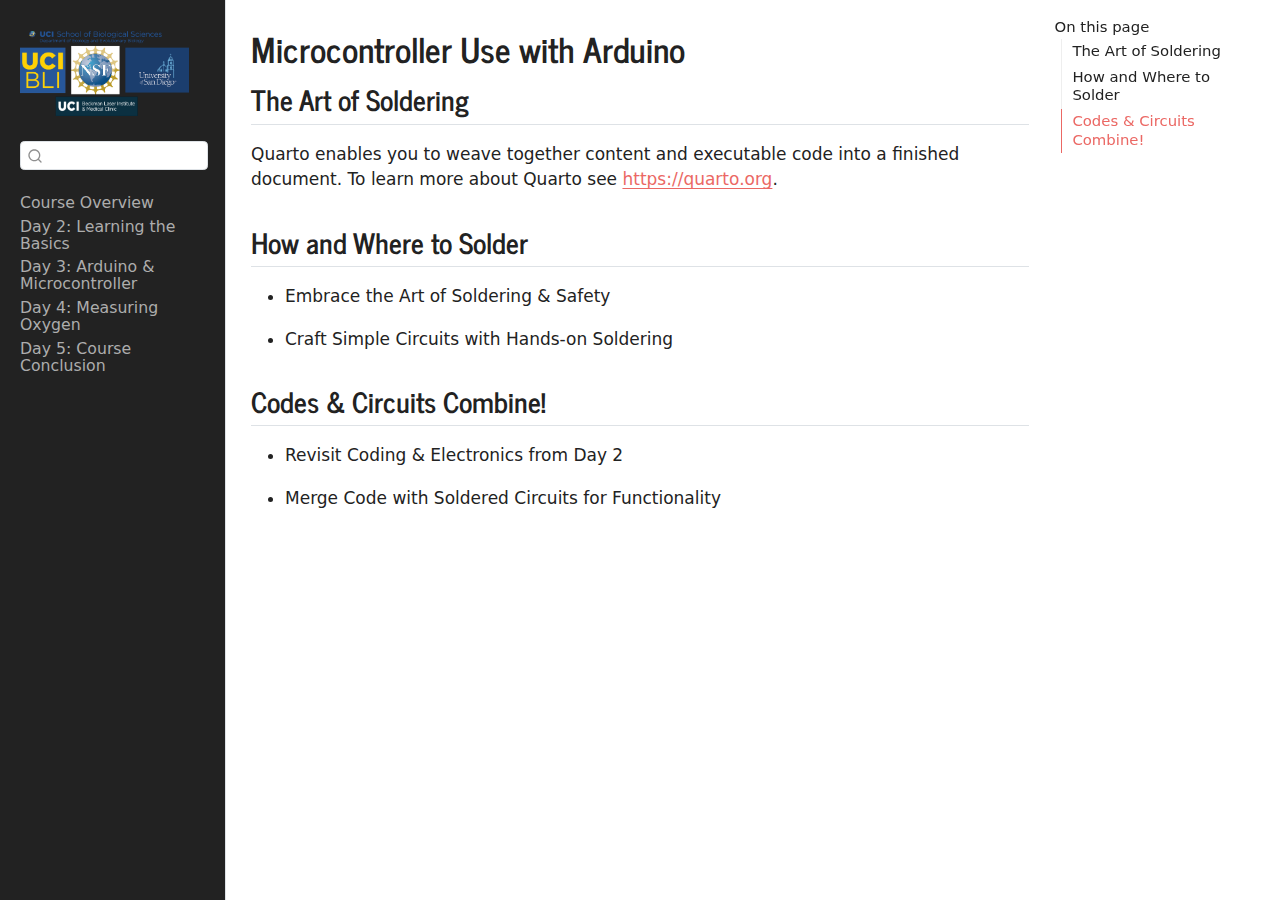
==== docs/Arduino.html @ 66c5e654 "Update content" ====
<!DOCTYPE html>
<html xmlns="http://www.w3.org/1999/xhtml" lang="en" xml:lang="en"><head>

<meta charset="utf-8">
<meta name="generator" content="quarto-1.4.549">

<meta name="viewport" content="width=device-width, initial-scale=1.0, user-scalable=yes">


<title>STEM Summer Course: Bioengineering &amp; Instrument Development - Microcontroller Use with Arduino</title>
<style>
code{white-space: pre-wrap;}
span.smallcaps{font-variant: small-caps;}
div.columns{display: flex; gap: min(4vw, 1.5em);}
div.column{flex: auto; overflow-x: auto;}
div.hanging-indent{margin-left: 1.5em; text-indent: -1.5em;}
ul.task-list{list-style: none;}
ul.task-list li input[type="checkbox"] {
  width: 0.8em;
  margin: 0 0.8em 0.2em -1em; /* quarto-specific, see https://github.com/quarto-dev/quarto-cli/issues/4556 */ 
  vertical-align: middle;
}
</style>


<script src="site_libs/quarto-nav/quarto-nav.js"></script>
<script src="site_libs/quarto-nav/headroom.min.js"></script>
<script src="site_libs/clipboard/clipboard.min.js"></script>
<script src="site_libs/quarto-search/autocomplete.umd.js"></script>
<script src="site_libs/quarto-search/fuse.min.js"></script>
<script src="site_libs/quarto-search/quarto-search.js"></script>
<meta name="quarto:offset" content="./">
<script src="site_libs/quarto-html/quarto.js"></script>
<script src="site_libs/quarto-html/popper.min.js"></script>
<script src="site_libs/quarto-html/tippy.umd.min.js"></script>
<script src="site_libs/quarto-html/anchor.min.js"></script>
<link href="site_libs/quarto-html/tippy.css" rel="stylesheet">
<link href="site_libs/quarto-html/quarto-syntax-highlighting.css" rel="stylesheet" id="quarto-text-highlighting-styles">
<script src="site_libs/bootstrap/bootstrap.min.js"></script>
<link href="site_libs/bootstrap/bootstrap-icons.css" rel="stylesheet">
<link href="site_libs/bootstrap/bootstrap.min.css" rel="stylesheet" id="quarto-bootstrap" data-mode="light">
<script id="quarto-search-options" type="application/json">{
  "location": "sidebar",
  "copy-button": false,
  "collapse-after": 3,
  "panel-placement": "start",
  "type": "textbox",
  "limit": 50,
  "keyboard-shortcut": [
    "f",
    "/",
    "s"
  ],
  "show-item-context": false,
  "language": {
    "search-no-results-text": "No results",
    "search-matching-documents-text": "matching documents",
    "search-copy-link-title": "Copy link to search",
    "search-hide-matches-text": "Hide additional matches",
    "search-more-match-text": "more match in this document",
    "search-more-matches-text": "more matches in this document",
    "search-clear-button-title": "Clear",
    "search-text-placeholder": "",
    "search-detached-cancel-button-title": "Cancel",
    "search-submit-button-title": "Submit",
    "search-label": "Search"
  }
}</script>


<link rel="stylesheet" href="styles.css">
</head>

<body class="nav-sidebar docked">

<div id="quarto-search-results"></div>
  <header id="quarto-header" class="headroom fixed-top">
  <nav class="quarto-secondary-nav">
    <div class="container-fluid d-flex">
      <button type="button" class="quarto-btn-toggle btn" data-bs-toggle="collapse" data-bs-target=".quarto-sidebar-collapse-item" aria-controls="quarto-sidebar" aria-expanded="false" aria-label="Toggle sidebar navigation" onclick="if (window.quartoToggleHeadroom) { window.quartoToggleHeadroom(); }">
        <i class="bi bi-layout-text-sidebar-reverse"></i>
      </button>
        <nav class="quarto-page-breadcrumbs" aria-label="breadcrumb"><ol class="breadcrumb"><li class="breadcrumb-item">Microcontroller Use with Arduino</li></ol></nav>
        <a class="flex-grow-1" role="button" data-bs-toggle="collapse" data-bs-target=".quarto-sidebar-collapse-item" aria-controls="quarto-sidebar" aria-expanded="false" aria-label="Toggle sidebar navigation" onclick="if (window.quartoToggleHeadroom) { window.quartoToggleHeadroom(); }">      
        </a>
      <button type="button" class="btn quarto-search-button" aria-label="" onclick="window.quartoOpenSearch();">
        <i class="bi bi-search"></i>
      </button>
    </div>
  </nav>
</header>
<!-- content -->
<div id="quarto-content" class="quarto-container page-columns page-rows-contents page-layout-article">
<!-- sidebar -->
  <nav id="quarto-sidebar" class="sidebar collapse collapse-horizontal quarto-sidebar-collapse-item sidebar-navigation docked overflow-auto">
    <div class="pt-lg-2 mt-2 text-left sidebar-header">
      <a href="./index.html" class="sidebar-logo-link">
      <img src="./images/All_Logos.png" alt="" class="sidebar-logo py-0 d-lg-inline d-none">
      </a>
      </div>
        <div class="mt-2 flex-shrink-0 align-items-center">
        <div class="sidebar-search">
        <div id="quarto-search" class="" title="Search"></div>
        </div>
        </div>
    <div class="sidebar-menu-container"> 
    <ul class="list-unstyled mt-1">
        <li class="sidebar-item">
  <div class="sidebar-item-container"> 
  <a href="./Bioengineering_Course.html" class="sidebar-item-text sidebar-link">
 <span class="menu-text">Course Overview</span></a>
  </div>
</li>
        <li class="sidebar-item">
  <div class="sidebar-item-container"> 
  <a href="./Fundamentals.html" class="sidebar-item-text sidebar-link">
 <span class="menu-text">Day 2: Learning the Basics</span></a>
  </div>
</li>
        <li class="sidebar-item">
  <div class="sidebar-item-container"> 
  <a href="./Soldering.qmd" class="sidebar-item-text sidebar-link">
 <span class="menu-text">Day 3: Arduino &amp; Microcontroller</span></a>
  </div>
</li>
        <li class="sidebar-item">
  <div class="sidebar-item-container"> 
  <a href="./Measuring_Oxygen.html" class="sidebar-item-text sidebar-link">
 <span class="menu-text">Day 4: Measuring Oxygen</span></a>
  </div>
</li>
        <li class="sidebar-item">
  <div class="sidebar-item-container"> 
  <a href="./Conclusion.html" class="sidebar-item-text sidebar-link">
 <span class="menu-text">Day 5: Course Conclusion</span></a>
  </div>
</li>
    </ul>
    </div>
</nav>
<div id="quarto-sidebar-glass" class="quarto-sidebar-collapse-item" data-bs-toggle="collapse" data-bs-target=".quarto-sidebar-collapse-item"></div>
<!-- margin-sidebar -->
    <div id="quarto-margin-sidebar" class="sidebar margin-sidebar">
        <nav id="TOC" role="doc-toc" class="toc-active">
    <h2 id="toc-title">On this page</h2>
   
  <ul>
  <li><a href="#the-art-of-soldering" id="toc-the-art-of-soldering" class="nav-link active" data-scroll-target="#the-art-of-soldering">The Art of Soldering</a></li>
  <li><a href="#how-and-where-to-solder" id="toc-how-and-where-to-solder" class="nav-link" data-scroll-target="#how-and-where-to-solder">How and Where to Solder</a></li>
  <li><a href="#codes-circuits-combine" id="toc-codes-circuits-combine" class="nav-link" data-scroll-target="#codes-circuits-combine">Codes &amp; Circuits Combine!</a></li>
  </ul>
</nav>
    </div>
<!-- main -->
<main class="content" id="quarto-document-content">

<header id="title-block-header" class="quarto-title-block default">
<div class="quarto-title">
<h1 class="title">Microcontroller Use with Arduino</h1>
</div>



<div class="quarto-title-meta">

    
  
    
  </div>
  


</header>


<section id="the-art-of-soldering" class="level2">
<h2 class="anchored" data-anchor-id="the-art-of-soldering">The Art of Soldering</h2>
<p>Quarto enables you to weave together content and executable code into a finished document. To learn more about Quarto see <a href="https://quarto.org" class="uri">https://quarto.org</a>.</p>
</section>
<section id="how-and-where-to-solder" class="level2">
<h2 class="anchored" data-anchor-id="how-and-where-to-solder">How and Where to Solder</h2>
<ul>
<li><p>Embrace the Art of Soldering &amp; Safety</p></li>
<li><p>Craft Simple Circuits with Hands-on Soldering</p></li>
</ul>
</section>
<section id="codes-circuits-combine" class="level2">
<h2 class="anchored" data-anchor-id="codes-circuits-combine">Codes &amp; Circuits Combine!</h2>
<ul>
<li><p>Revisit Coding &amp; Electronics from Day 2</p></li>
<li><p>Merge Code with Soldered Circuits for Functionality</p></li>
</ul>


</section>

</main> <!-- /main -->
<script id="quarto-html-after-body" type="application/javascript">
window.document.addEventListener("DOMContentLoaded", function (event) {
  const toggleBodyColorMode = (bsSheetEl) => {
    const mode = bsSheetEl.getAttribute("data-mode");
    const bodyEl = window.document.querySelector("body");
    if (mode === "dark") {
      bodyEl.classList.add("quarto-dark");
      bodyEl.classList.remove("quarto-light");
    } else {
      bodyEl.classList.add("quarto-light");
      bodyEl.classList.remove("quarto-dark");
    }
  }
  const toggleBodyColorPrimary = () => {
    const bsSheetEl = window.document.querySelector("link#quarto-bootstrap");
    if (bsSheetEl) {
      toggleBodyColorMode(bsSheetEl);
    }
  }
  toggleBodyColorPrimary();  
  const icon = "";
  const anchorJS = new window.AnchorJS();
  anchorJS.options = {
    placement: 'right',
    icon: icon
  };
  anchorJS.add('.anchored');
  const isCodeAnnotation = (el) => {
    for (const clz of el.classList) {
      if (clz.startsWith('code-annotation-')) {                     
        return true;
      }
    }
    return false;
  }
  const clipboard = new window.ClipboardJS('.code-copy-button', {
    text: function(trigger) {
      const codeEl = trigger.previousElementSibling.cloneNode(true);
      for (const childEl of codeEl.children) {
        if (isCodeAnnotation(childEl)) {
          childEl.remove();
        }
      }
      return codeEl.innerText;
    }
  });
  clipboard.on('success', function(e) {
    // button target
    const button = e.trigger;
    // don't keep focus
    button.blur();
    // flash "checked"
    button.classList.add('code-copy-button-checked');
    var currentTitle = button.getAttribute("title");
    button.setAttribute("title", "Copied!");
    let tooltip;
    if (window.bootstrap) {
      button.setAttribute("data-bs-toggle", "tooltip");
      button.setAttribute("data-bs-placement", "left");
      button.setAttribute("data-bs-title", "Copied!");
      tooltip = new bootstrap.Tooltip(button, 
        { trigger: "manual", 
          customClass: "code-copy-button-tooltip",
          offset: [0, -8]});
      tooltip.show();    
    }
    setTimeout(function() {
      if (tooltip) {
        tooltip.hide();
        button.removeAttribute("data-bs-title");
        button.removeAttribute("data-bs-toggle");
        button.removeAttribute("data-bs-placement");
      }
      button.setAttribute("title", currentTitle);
      button.classList.remove('code-copy-button-checked');
    }, 1000);
    // clear code selection
    e.clearSelection();
  });
  function tippyHover(el, contentFn, onTriggerFn, onUntriggerFn) {
    const config = {
      allowHTML: true,
      maxWidth: 500,
      delay: 100,
      arrow: false,
      appendTo: function(el) {
          return el.parentElement;
      },
      interactive: true,
      interactiveBorder: 10,
      theme: 'quarto',
      placement: 'bottom-start',
    };
    if (contentFn) {
      config.content = contentFn;
    }
    if (onTriggerFn) {
      config.onTrigger = onTriggerFn;
    }
    if (onUntriggerFn) {
      config.onUntrigger = onUntriggerFn;
    }
    window.tippy(el, config); 
  }
  const noterefs = window.document.querySelectorAll('a[role="doc-noteref"]');
  for (var i=0; i<noterefs.length; i++) {
    const ref = noterefs[i];
    tippyHover(ref, function() {
      // use id or data attribute instead here
      let href = ref.getAttribute('data-footnote-href') || ref.getAttribute('href');
      try { href = new URL(href).hash; } catch {}
      const id = href.replace(/^#\/?/, "");
      const note = window.document.getElementById(id);
      return note.innerHTML;
    });
  }
  const xrefs = window.document.querySelectorAll('a.quarto-xref');
  const processXRef = (id, note) => {
    // Strip column container classes
    const stripColumnClz = (el) => {
      el.classList.remove("page-full", "page-columns");
      if (el.children) {
        for (const child of el.children) {
          stripColumnClz(child);
        }
      }
    }
    stripColumnClz(note)
    if (id === null || id.startsWith('sec-')) {
      // Special case sections, only their first couple elements
      const container = document.createElement("div");
      if (note.children && note.children.length > 2) {
        container.appendChild(note.children[0].cloneNode(true));
        for (let i = 1; i < note.children.length; i++) {
          const child = note.children[i];
          if (child.tagName === "P" && child.innerText === "") {
            continue;
          } else {
            container.appendChild(child.cloneNode(true));
            break;
          }
        }
        if (window.Quarto?.typesetMath) {
          window.Quarto.typesetMath(container);
        }
        return container.innerHTML
      } else {
        if (window.Quarto?.typesetMath) {
          window.Quarto.typesetMath(note);
        }
        return note.innerHTML;
      }
    } else {
      // Remove any anchor links if they are present
      const anchorLink = note.querySelector('a.anchorjs-link');
      if (anchorLink) {
        anchorLink.remove();
      }
      if (window.Quarto?.typesetMath) {
        window.Quarto.typesetMath(note);
      }
      // TODO in 1.5, we should make sure this works without a callout special case
      if (note.classList.contains("callout")) {
        return note.outerHTML;
      } else {
        return note.innerHTML;
      }
    }
  }
  for (var i=0; i<xrefs.length; i++) {
    const xref = xrefs[i];
    tippyHover(xref, undefined, function(instance) {
      instance.disable();
      let url = xref.getAttribute('href');
      let hash = undefined; 
      if (url.startsWith('#')) {
        hash = url;
      } else {
        try { hash = new URL(url).hash; } catch {}
      }
      if (hash) {
        const id = hash.replace(/^#\/?/, "");
        const note = window.document.getElementById(id);
        if (note !== null) {
          try {
            const html = processXRef(id, note.cloneNode(true));
            instance.setContent(html);
          } finally {
            instance.enable();
            instance.show();
          }
        } else {
          // See if we can fetch this
          fetch(url.split('#')[0])
          .then(res => res.text())
          .then(html => {
            const parser = new DOMParser();
            const htmlDoc = parser.parseFromString(html, "text/html");
            const note = htmlDoc.getElementById(id);
            if (note !== null) {
              const html = processXRef(id, note);
              instance.setContent(html);
            } 
          }).finally(() => {
            instance.enable();
            instance.show();
          });
        }
      } else {
        // See if we can fetch a full url (with no hash to target)
        // This is a special case and we should probably do some content thinning / targeting
        fetch(url)
        .then(res => res.text())
        .then(html => {
          const parser = new DOMParser();
          const htmlDoc = parser.parseFromString(html, "text/html");
          const note = htmlDoc.querySelector('main.content');
          if (note !== null) {
            // This should only happen for chapter cross references
            // (since there is no id in the URL)
            // remove the first header
            if (note.children.length > 0 && note.children[0].tagName === "HEADER") {
              note.children[0].remove();
            }
            const html = processXRef(null, note);
            instance.setContent(html);
          } 
        }).finally(() => {
          instance.enable();
          instance.show();
        });
      }
    }, function(instance) {
    });
  }
      let selectedAnnoteEl;
      const selectorForAnnotation = ( cell, annotation) => {
        let cellAttr = 'data-code-cell="' + cell + '"';
        let lineAttr = 'data-code-annotation="' +  annotation + '"';
        const selector = 'span[' + cellAttr + '][' + lineAttr + ']';
        return selector;
      }
      const selectCodeLines = (annoteEl) => {
        const doc = window.document;
        const targetCell = annoteEl.getAttribute("data-target-cell");
        const targetAnnotation = annoteEl.getAttribute("data-target-annotation");
        const annoteSpan = window.document.querySelector(selectorForAnnotation(targetCell, targetAnnotation));
        const lines = annoteSpan.getAttribute("data-code-lines").split(",");
        const lineIds = lines.map((line) => {
          return targetCell + "-" + line;
        })
        let top = null;
        let height = null;
        let parent = null;
        if (lineIds.length > 0) {
            //compute the position of the single el (top and bottom and make a div)
            const el = window.document.getElementById(lineIds[0]);
            top = el.offsetTop;
            height = el.offsetHeight;
            parent = el.parentElement.parentElement;
          if (lineIds.length > 1) {
            const lastEl = window.document.getElementById(lineIds[lineIds.length - 1]);
            const bottom = lastEl.offsetTop + lastEl.offsetHeight;
            height = bottom - top;
          }
          if (top !== null && height !== null && parent !== null) {
            // cook up a div (if necessary) and position it 
            let div = window.document.getElementById("code-annotation-line-highlight");
            if (div === null) {
              div = window.document.createElement("div");
              div.setAttribute("id", "code-annotation-line-highlight");
              div.style.position = 'absolute';
              parent.appendChild(div);
            }
            div.style.top = top - 2 + "px";
            div.style.height = height + 4 + "px";
            div.style.left = 0;
            let gutterDiv = window.document.getElementById("code-annotation-line-highlight-gutter");
            if (gutterDiv === null) {
              gutterDiv = window.document.createElement("div");
              gutterDiv.setAttribute("id", "code-annotation-line-highlight-gutter");
              gutterDiv.style.position = 'absolute';
              const codeCell = window.document.getElementById(targetCell);
              const gutter = codeCell.querySelector('.code-annotation-gutter');
              gutter.appendChild(gutterDiv);
            }
            gutterDiv.style.top = top - 2 + "px";
            gutterDiv.style.height = height + 4 + "px";
          }
          selectedAnnoteEl = annoteEl;
        }
      };
      const unselectCodeLines = () => {
        const elementsIds = ["code-annotation-line-highlight", "code-annotation-line-highlight-gutter"];
        elementsIds.forEach((elId) => {
          const div = window.document.getElementById(elId);
          if (div) {
            div.remove();
          }
        });
        selectedAnnoteEl = undefined;
      };
        // Handle positioning of the toggle
    window.addEventListener(
      "resize",
      throttle(() => {
        elRect = undefined;
        if (selectedAnnoteEl) {
          selectCodeLines(selectedAnnoteEl);
        }
      }, 10)
    );
    function throttle(fn, ms) {
    let throttle = false;
    let timer;
      return (...args) => {
        if(!throttle) { // first call gets through
            fn.apply(this, args);
            throttle = true;
        } else { // all the others get throttled
            if(timer) clearTimeout(timer); // cancel #2
            timer = setTimeout(() => {
              fn.apply(this, args);
              timer = throttle = false;
            }, ms);
        }
      };
    }
      // Attach click handler to the DT
      const annoteDls = window.document.querySelectorAll('dt[data-target-cell]');
      for (const annoteDlNode of annoteDls) {
        annoteDlNode.addEventListener('click', (event) => {
          const clickedEl = event.target;
          if (clickedEl !== selectedAnnoteEl) {
            unselectCodeLines();
            const activeEl = window.document.querySelector('dt[data-target-cell].code-annotation-active');
            if (activeEl) {
              activeEl.classList.remove('code-annotation-active');
            }
            selectCodeLines(clickedEl);
            clickedEl.classList.add('code-annotation-active');
          } else {
            // Unselect the line
            unselectCodeLines();
            clickedEl.classList.remove('code-annotation-active');
          }
        });
      }
  const findCites = (el) => {
    const parentEl = el.parentElement;
    if (parentEl) {
      const cites = parentEl.dataset.cites;
      if (cites) {
        return {
          el,
          cites: cites.split(' ')
        };
      } else {
        return findCites(el.parentElement)
      }
    } else {
      return undefined;
    }
  };
  var bibliorefs = window.document.querySelectorAll('a[role="doc-biblioref"]');
  for (var i=0; i<bibliorefs.length; i++) {
    const ref = bibliorefs[i];
    const citeInfo = findCites(ref);
    if (citeInfo) {
      tippyHover(citeInfo.el, function() {
        var popup = window.document.createElement('div');
        citeInfo.cites.forEach(function(cite) {
          var citeDiv = window.document.createElement('div');
          citeDiv.classList.add('hanging-indent');
          citeDiv.classList.add('csl-entry');
          var biblioDiv = window.document.getElementById('ref-' + cite);
          if (biblioDiv) {
            citeDiv.innerHTML = biblioDiv.innerHTML;
          }
          popup.appendChild(citeDiv);
        });
        return popup.innerHTML;
      });
    }
  }
});
</script>
</div> <!-- /content -->




</body></html>
---- docs/site_libs/quarto-html/tippy.css ----
.tippy-box[data-animation=fade][data-state=hidden]{opacity:0}[data-tippy-root]{max-width:calc(100vw - 10px)}.tippy-box{position:relative;background-color:#333;color:#fff;border-radius:4px;font-size:14px;line-height:1.4;white-space:normal;outline:0;transition-property:transform,visibility,opacity}.tippy-box[data-placement^=top]>.tippy-arrow{bottom:0}.tippy-box[data-placement^=top]>.tippy-arrow:before{bottom:-7px;left:0;border-width:8px 8px 0;border-top-color:initial;transform-origin:center top}.tippy-box[data-placement^=bottom]>.tippy-arrow{top:0}.tippy-box[data-placement^=bottom]>.tippy-arrow:before{top:-7px;left:0;border-width:0 8px 8px;border-bottom-color:initial;transform-origin:center bottom}.tippy-box[data-placement^=left]>.tippy-arrow{right:0}.tippy-box[data-placement^=left]>.tippy-arrow:before{border-width:8px 0 8px 8px;border-left-color:initial;right:-7px;transform-origin:center left}.tippy-box[data-placement^=right]>.tippy-arrow{left:0}.tippy-box[data-placement^=right]>.tippy-arrow:before{left:-7px;border-width:8px 8px 8px 0;border-right-color:initial;transform-origin:center right}.tippy-box[data-inertia][data-state=visible]{transition-timing-function:cubic-bezier(.54,1.5,.38,1.11)}.tippy-arrow{width:16px;height:16px;color:#333}.tippy-arrow:before{content:"";position:absolute;border-color:transparent;border-style:solid}.tippy-content{position:relative;padding:5px 9px;z-index:1}
---- docs/site_libs/quarto-html/quarto-syntax-highlighting.css ----
/* quarto syntax highlight colors */
:root {
  --quarto-hl-ot-color: #003B4F;
  --quarto-hl-at-color: #657422;
  --quarto-hl-ss-color: #20794D;
  --quarto-hl-an-color: #5E5E5E;
  --quarto-hl-fu-color: #4758AB;
  --quarto-hl-st-color: #20794D;
  --quarto-hl-cf-color: #003B4F;
  --quarto-hl-op-color: #5E5E5E;
  --quarto-hl-er-color: #AD0000;
  --quarto-hl-bn-color: #AD0000;
  --quarto-hl-al-color: #AD0000;
  --quarto-hl-va-color: #111111;
  --quarto-hl-bu-color: inherit;
  --quarto-hl-ex-color: inherit;
  --quarto-hl-pp-color: #AD0000;
  --quarto-hl-in-color: #5E5E5E;
  --quarto-hl-vs-color: #20794D;
  --quarto-hl-wa-color: #5E5E5E;
  --quarto-hl-do-color: #5E5E5E;
  --quarto-hl-im-color: #00769E;
  --quarto-hl-ch-color: #20794D;
  --quarto-hl-dt-color: #AD0000;
  --quarto-hl-fl-color: #AD0000;
  --quarto-hl-co-color: #5E5E5E;
  --quarto-hl-cv-color: #5E5E5E;
  --quarto-hl-cn-color: #8f5902;
  --quarto-hl-sc-color: #5E5E5E;
  --quarto-hl-dv-color: #AD0000;
  --quarto-hl-kw-color: #003B4F;
}

/* other quarto variables */
:root {
  --quarto-font-monospace: SFMono-Regular, Menlo, Monaco, Consolas, "Liberation Mono", "Courier New", monospace;
}

pre > code.sourceCode > span {
  color: #003B4F;
}

code span {
  color: #003B4F;
}

code.sourceCode > span {
  color: #003B4F;
}

div.sourceCode,
div.sourceCode pre.sourceCode {
  color: #003B4F;
}

code span.ot {
  color: #003B4F;
  font-style: inherit;
}

code span.at {
  color: #657422;
  font-style: inherit;
}

code span.ss {
  color: #20794D;
  font-style: inherit;
}

code span.an {
  color: #5E5E5E;
  font-style: inherit;
}

code span.fu {
  color: #4758AB;
  font-style: inherit;
}

code span.st {
  color: #20794D;
  font-style: inherit;
}

code span.cf {
  color: #003B4F;
  font-style: inherit;
}

code span.op {
  color: #5E5E5E;
  font-style: inherit;
}

code span.er {
  color: #AD0000;
  font-style: inherit;
}

code span.bn {
  color: #AD0000;
  font-style: inherit;
}

code span.al {
  color: #AD0000;
  font-style: inherit;
}

code span.va {
  color: #111111;
  font-style: inherit;
}

code span.bu {
  font-style: inherit;
}

code span.ex {
  font-style: inherit;
}

code span.pp {
  color: #AD0000;
  font-style: inherit;
}

code span.in {
  color: #5E5E5E;
  font-style: inherit;
}

code span.vs {
  color: #20794D;
  font-style: inherit;
}

code span.wa {
  color: #5E5E5E;
  font-style: italic;
}

code span.do {
  color: #5E5E5E;
  font-style: italic;
}

code span.im {
  color: #00769E;
  font-style: inherit;
}

code span.ch {
  color: #20794D;
  font-style: inherit;
}

code span.dt {
  color: #AD0000;
  font-style: inherit;
}

code span.fl {
  color: #AD0000;
  font-style: inherit;
}

code span.co {
  color: #5E5E5E;
  font-style: inherit;
}

code span.cv {
  color: #5E5E5E;
  font-style: italic;
}

code span.cn {
  color: #8f5902;
  font-style: inherit;
}

code span.sc {
  color: #5E5E5E;
  font-style: inherit;
}

code span.dv {
  color: #AD0000;
  font-style: inherit;
}

code span.kw {
  color: #003B4F;
  font-style: inherit;
}

.prevent-inlining {
  content: "</";
}

/*# sourceMappingURL=debc5d5d77c3f9108843748ff7464032.css.map */
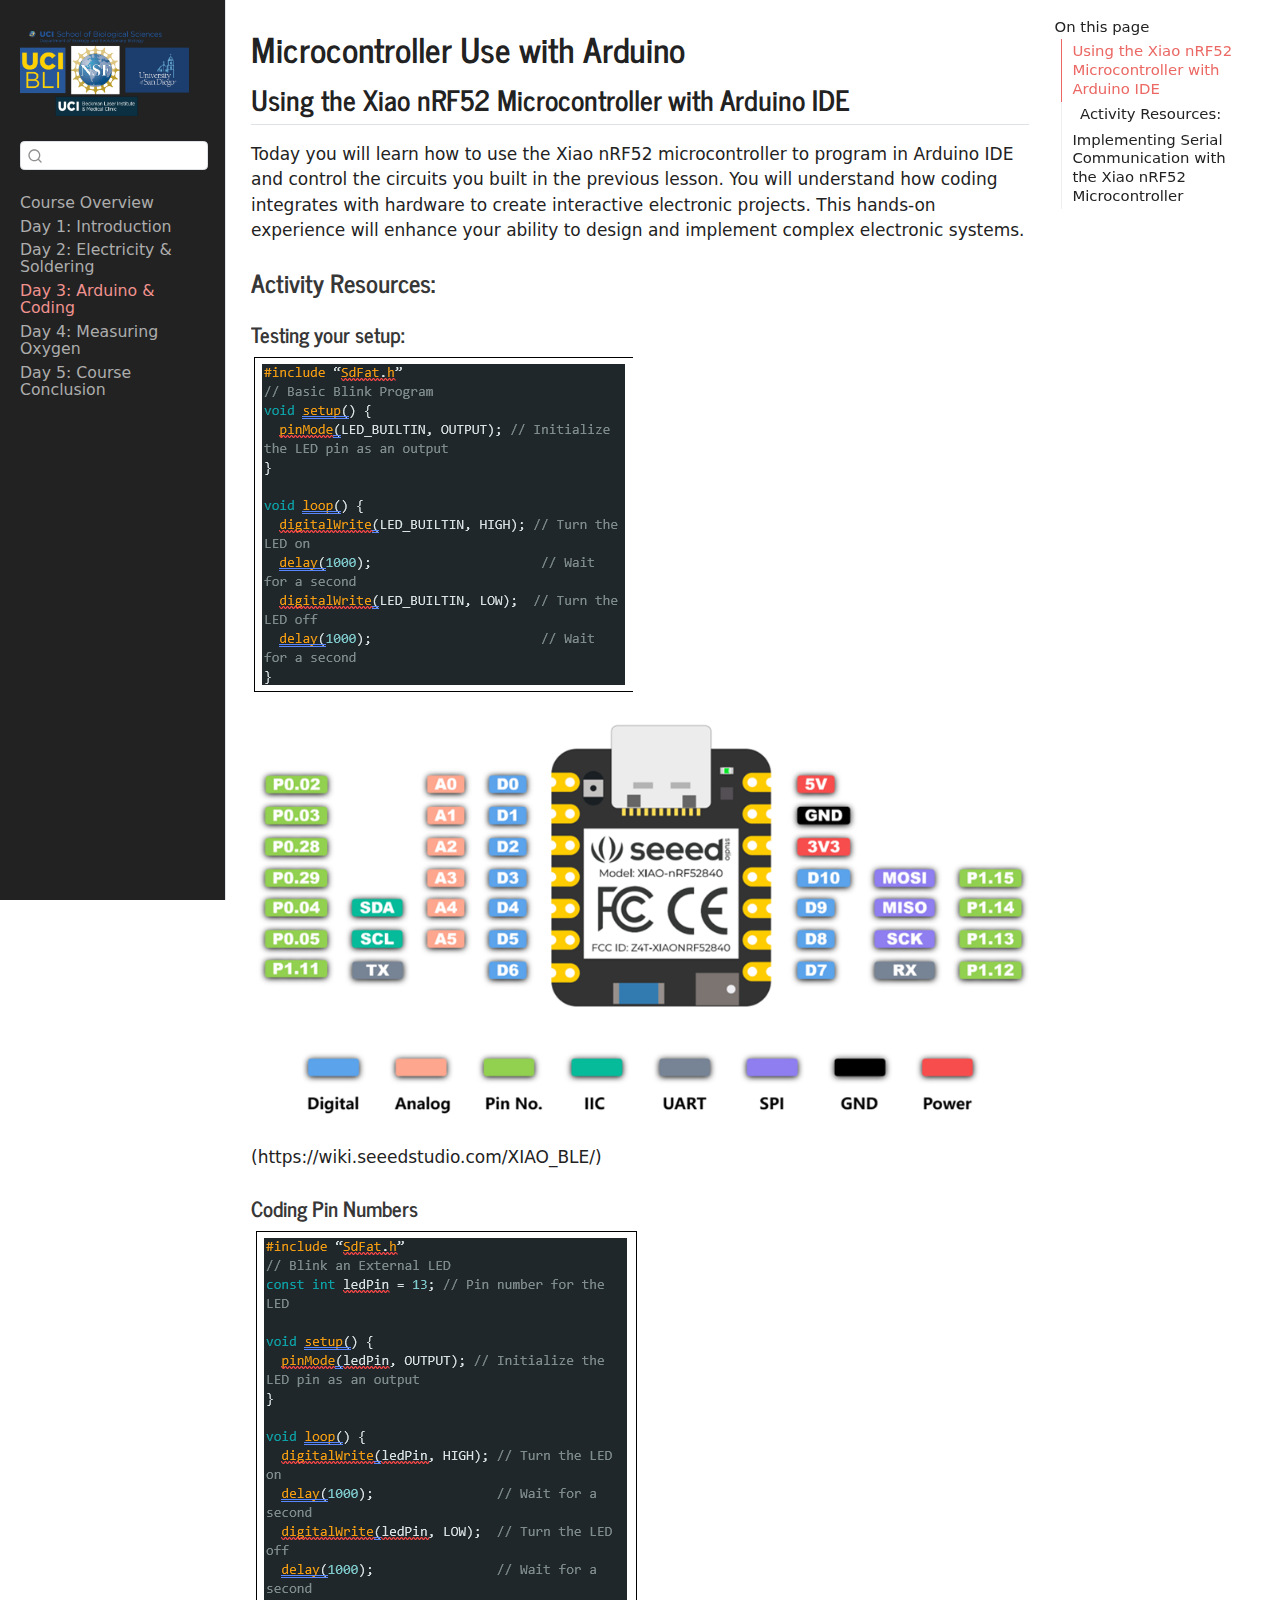
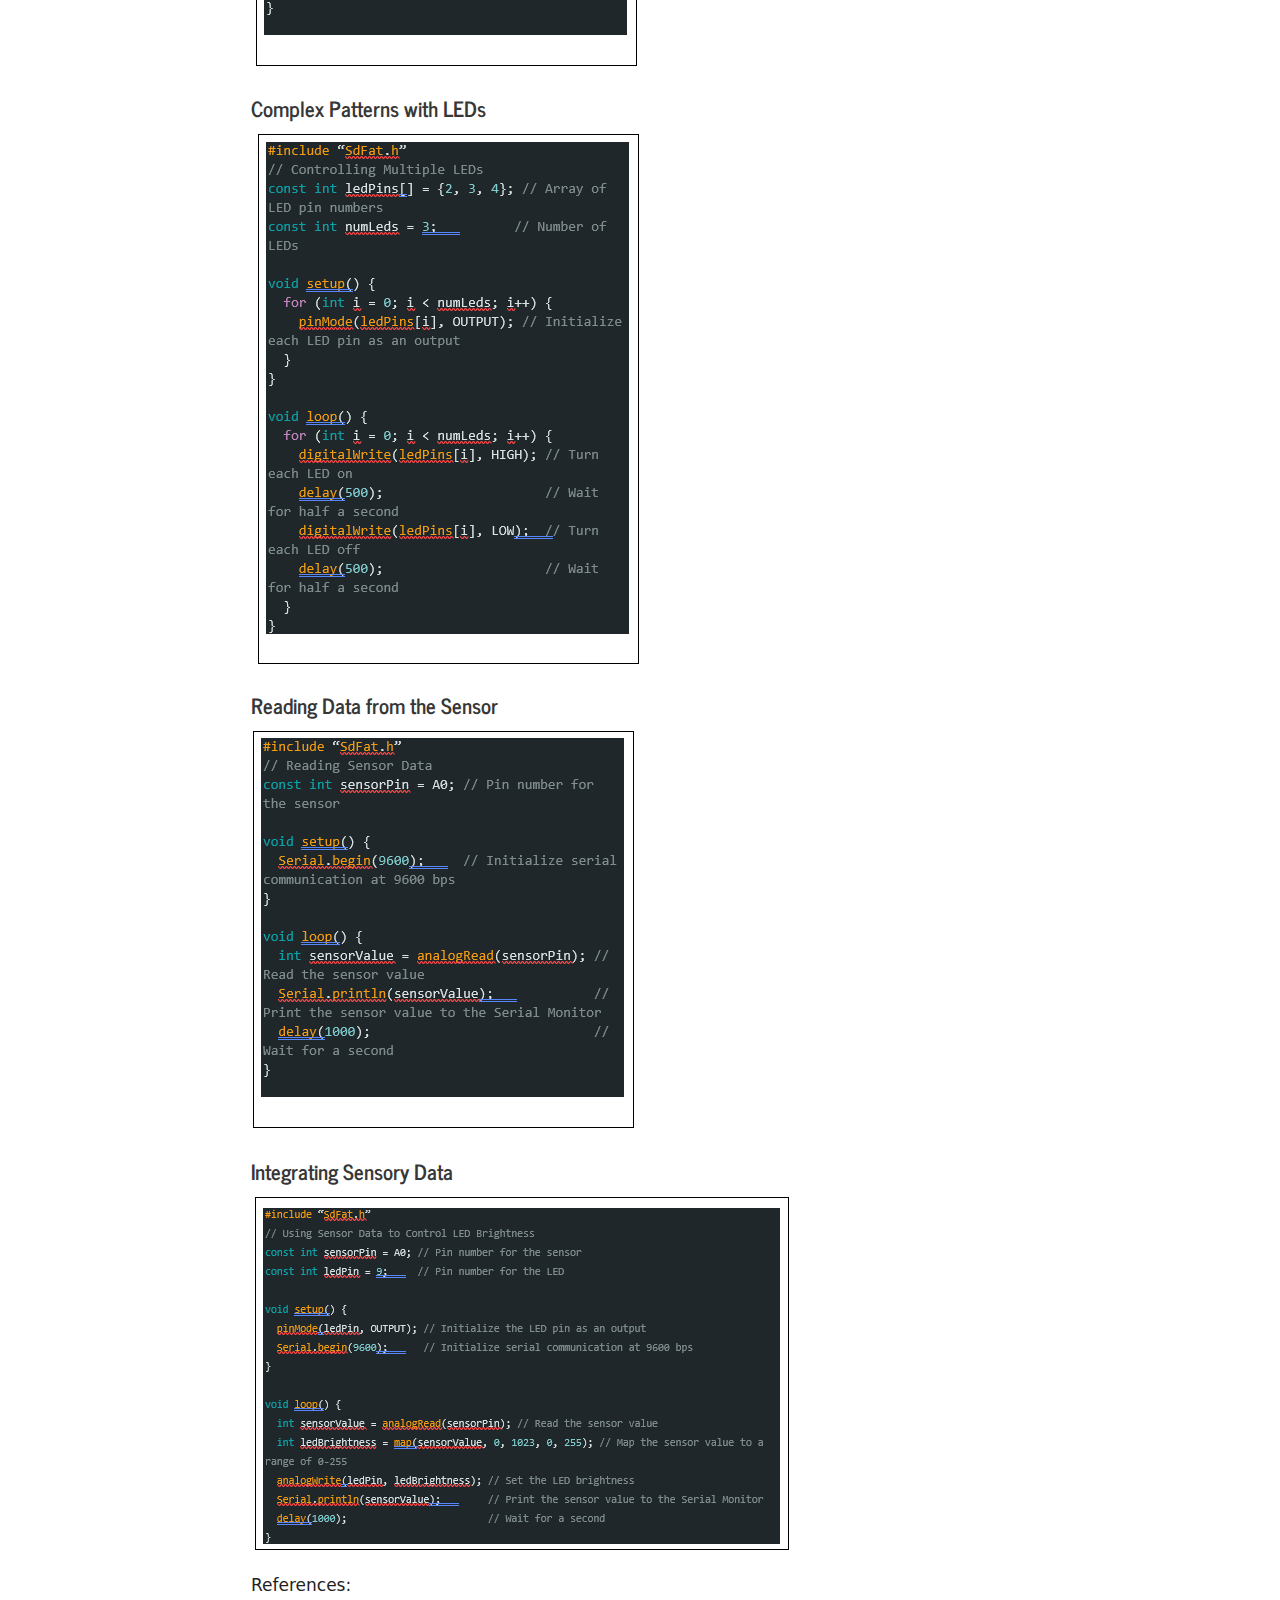
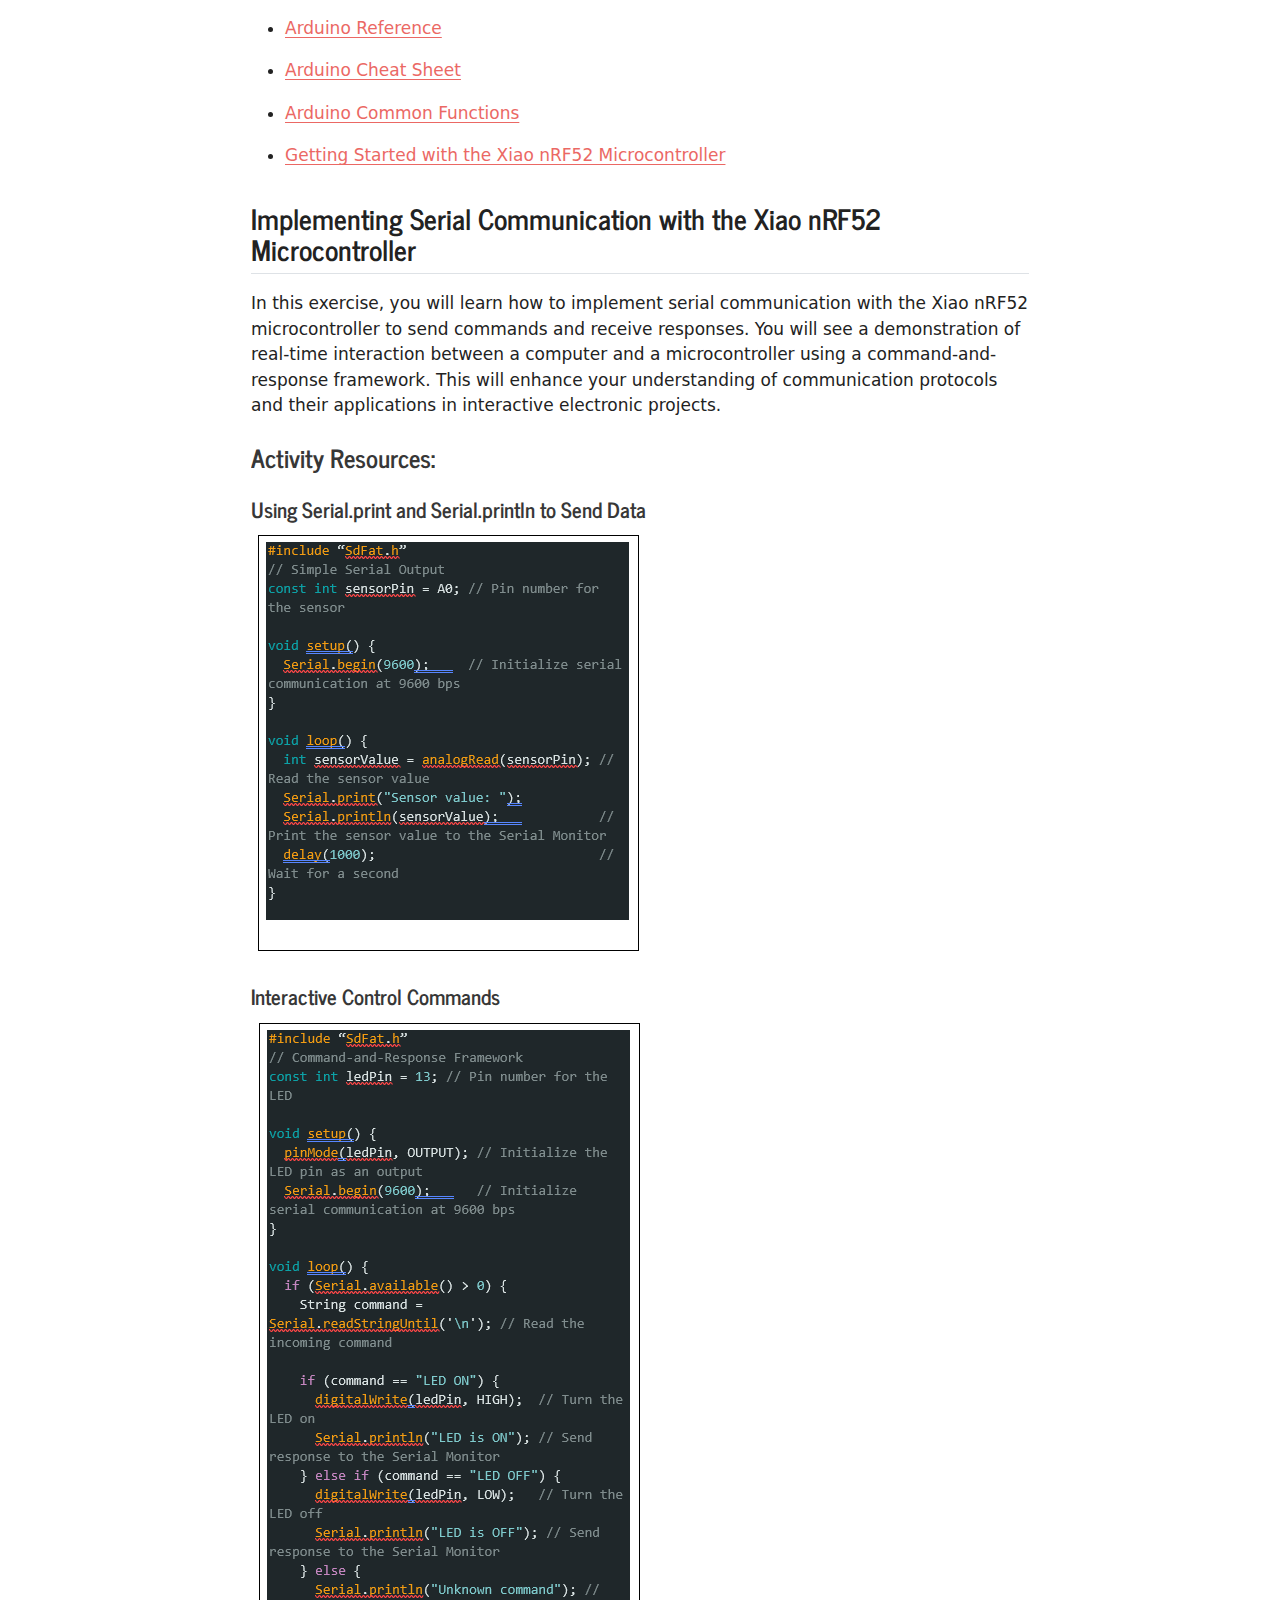
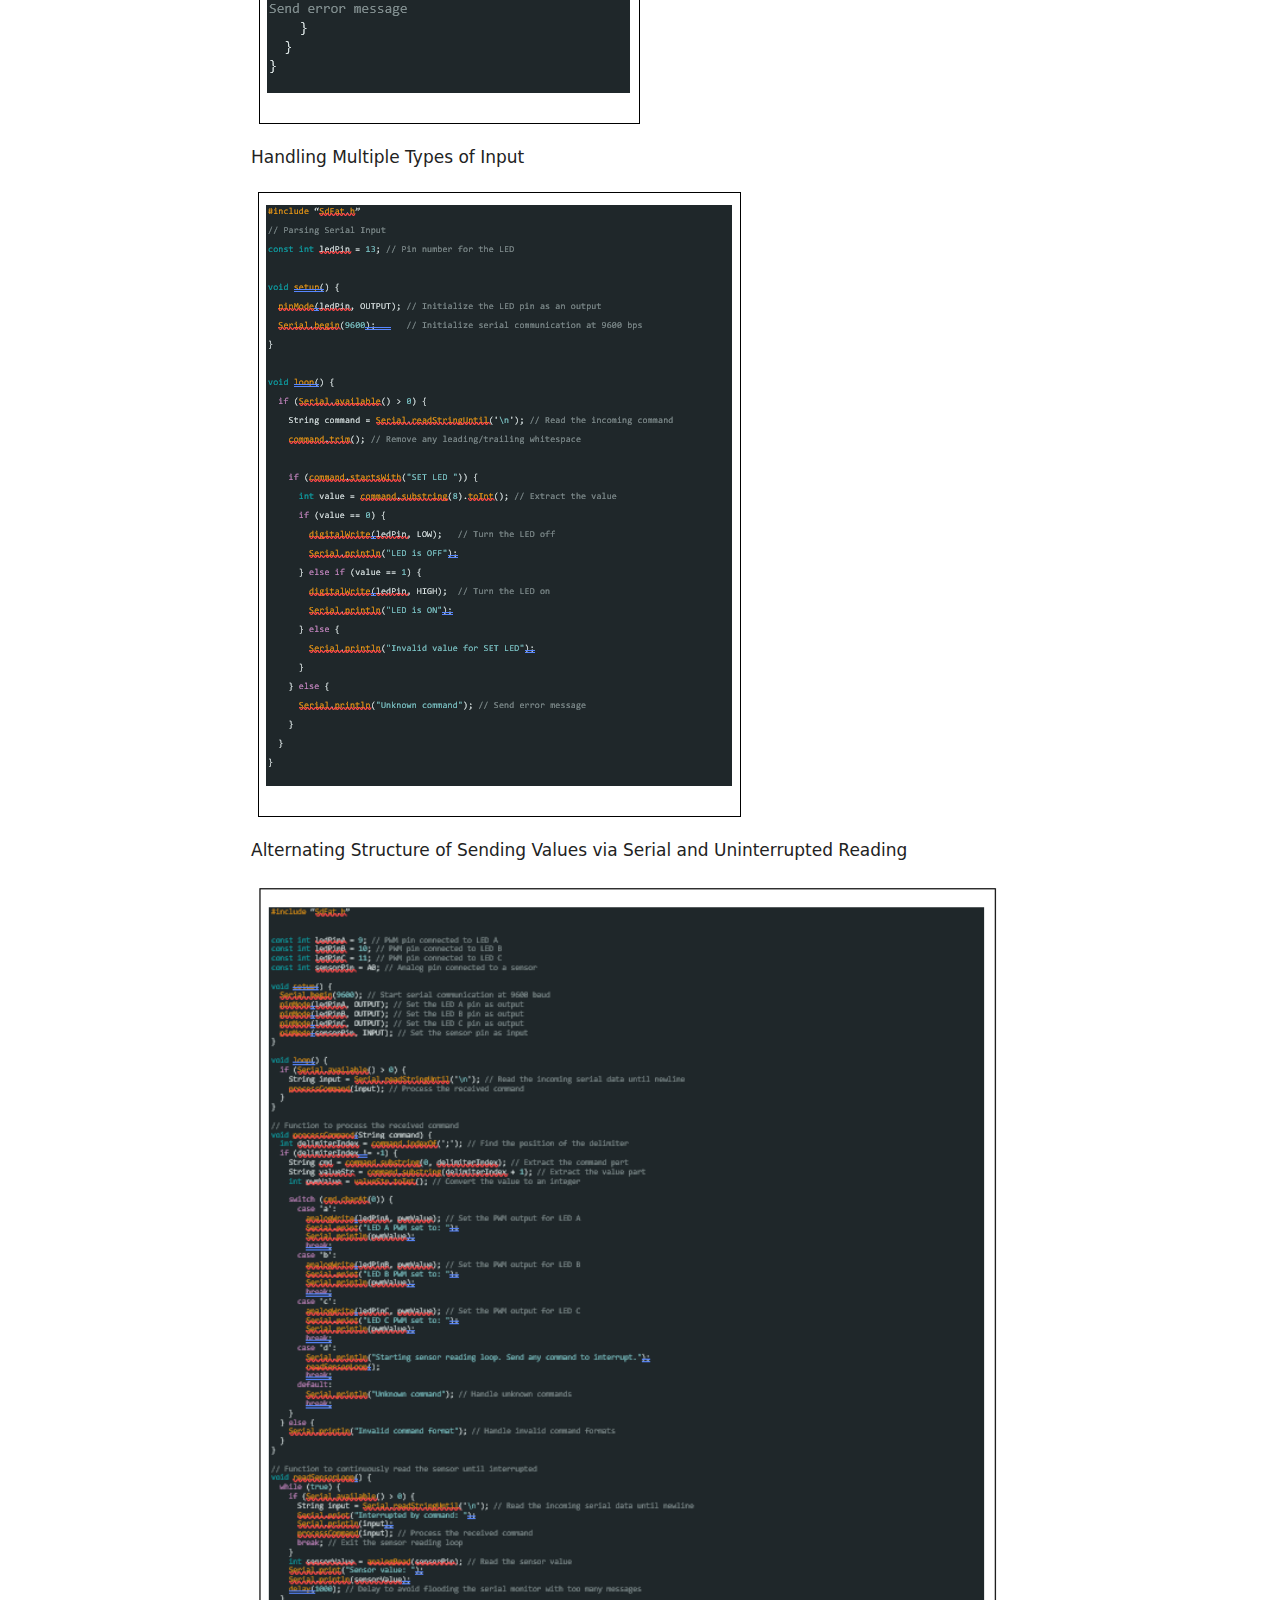
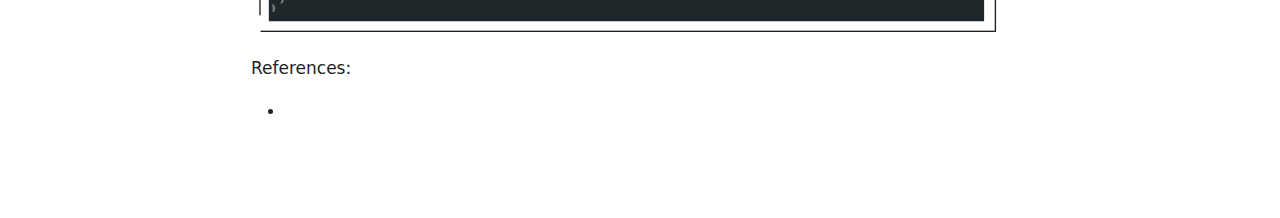
==== commit fa61372d: "Updated pages with all available materials" ====
--- a/docs/Arduino.html
+++ b/docs/Arduino.html
@@ -80,7 +80,7 @@
       <button type="button" class="quarto-btn-toggle btn" data-bs-toggle="collapse" data-bs-target=".quarto-sidebar-collapse-item" aria-controls="quarto-sidebar" aria-expanded="false" aria-label="Toggle sidebar navigation" onclick="if (window.quartoToggleHeadroom) { window.quartoToggleHeadroom(); }">
         <i class="bi bi-layout-text-sidebar-reverse"></i>
       </button>
-        <nav class="quarto-page-breadcrumbs" aria-label="breadcrumb"><ol class="breadcrumb"><li class="breadcrumb-item">Microcontroller Use with Arduino</li></ol></nav>
+        <nav class="quarto-page-breadcrumbs" aria-label="breadcrumb"><ol class="breadcrumb"><li class="breadcrumb-item"><a href="./Arduino.html">Day 3: Arduino &amp; Coding</a></li></ol></nav>
         <a class="flex-grow-1" role="button" data-bs-toggle="collapse" data-bs-target=".quarto-sidebar-collapse-item" aria-controls="quarto-sidebar" aria-expanded="false" aria-label="Toggle sidebar navigation" onclick="if (window.quartoToggleHeadroom) { window.quartoToggleHeadroom(); }">      
         </a>
       <button type="button" class="btn quarto-search-button" aria-label="" onclick="window.quartoOpenSearch();">
@@ -113,14 +113,20 @@
 </li>
         <li class="sidebar-item">
   <div class="sidebar-item-container"> 
-  <a href="./Fundamentals.html" class="sidebar-item-text sidebar-link">
- <span class="menu-text">Day 2: Learning the Basics</span></a>
+  <a href="./Intro.html" class="sidebar-item-text sidebar-link">
+ <span class="menu-text">Day 1: Introduction</span></a>
   </div>
 </li>
         <li class="sidebar-item">
   <div class="sidebar-item-container"> 
-  <a href="./Soldering.qmd" class="sidebar-item-text sidebar-link">
- <span class="menu-text">Day 3: Arduino &amp; Microcontroller</span></a>
+  <a href="./Fundamentals.html" class="sidebar-item-text sidebar-link">
+ <span class="menu-text">Day 2: Electricity &amp; Soldering</span></a>
+  </div>
+</li>
+        <li class="sidebar-item">
+  <div class="sidebar-item-container"> 
+  <a href="./Arduino.html" class="sidebar-item-text sidebar-link active">
+ <span class="menu-text">Day 3: Arduino &amp; Coding</span></a>
   </div>
 </li>
         <li class="sidebar-item">
@@ -145,9 +151,14 @@
     <h2 id="toc-title">On this page</h2>
    
   <ul>
-  <li><a href="#the-art-of-soldering" id="toc-the-art-of-soldering" class="nav-link active" data-scroll-target="#the-art-of-soldering">The Art of Soldering</a></li>
-  <li><a href="#how-and-where-to-solder" id="toc-how-and-where-to-solder" class="nav-link" data-scroll-target="#how-and-where-to-solder">How and Where to Solder</a></li>
-  <li><a href="#codes-circuits-combine" id="toc-codes-circuits-combine" class="nav-link" data-scroll-target="#codes-circuits-combine">Codes &amp; Circuits Combine!</a></li>
+  <li><a href="#using-the-xiao-nrf52-microcontroller-with-arduino-ide" id="toc-using-the-xiao-nrf52-microcontroller-with-arduino-ide" class="nav-link active" data-scroll-target="#using-the-xiao-nrf52-microcontroller-with-arduino-ide">Using the Xiao nRF52 Microcontroller with Arduino IDE</a>
+  <ul class="collapse">
+  <li><a href="#activity-resources" id="toc-activity-resources" class="nav-link" data-scroll-target="#activity-resources">Activity Resources:</a></li>
+  </ul></li>
+  <li><a href="#implementing-serial-communication-with-the-xiao-nrf52-microcontroller" id="toc-implementing-serial-communication-with-the-xiao-nrf52-microcontroller" class="nav-link" data-scroll-target="#implementing-serial-communication-with-the-xiao-nrf52-microcontroller">Implementing Serial Communication with the Xiao nRF52 Microcontroller</a>
+  <ul class="collapse">
+  <li><a href="#activity-resources-1" id="toc-activity-resources-1" class="nav-link" data-scroll-target="#activity-resources-1">Activity Resources:</a></li>
+  </ul></li>
   </ul>
 </nav>
     </div>
@@ -173,25 +184,66 @@
 </header>
 
 
-<section id="the-art-of-soldering" class="level2">
-<h2 class="anchored" data-anchor-id="the-art-of-soldering">The Art of Soldering</h2>
-<p>Quarto enables you to weave together content and executable code into a finished document. To learn more about Quarto see <a href="https://quarto.org" class="uri">https://quarto.org</a>.</p>
-</section>
-<section id="how-and-where-to-solder" class="level2">
-<h2 class="anchored" data-anchor-id="how-and-where-to-solder">How and Where to Solder</h2>
+<section id="using-the-xiao-nrf52-microcontroller-with-arduino-ide" class="level2">
+<h2 class="anchored" data-anchor-id="using-the-xiao-nrf52-microcontroller-with-arduino-ide">Using the Xiao nRF52 Microcontroller with Arduino IDE</h2>
+<p>Today you will learn how to use the Xiao nRF52 microcontroller to program in Arduino IDE and control the circuits you built in the previous lesson. You will understand how coding integrates with hardware to create interactive electronic projects. This hands-on experience will enhance your ability to design and implement complex electronic systems.</p>
+<section id="activity-resources" class="level3">
+<h3 class="anchored" data-anchor-id="activity-resources">Activity Resources:</h3>
+<section id="testing-your-setup" class="level4">
+<h4 class="anchored" data-anchor-id="testing-your-setup">Testing your setup:</h4>
+<p><img src="images/clipboard-892098142.png" class="img-fluid"></p>
+<p><img src="images/clipboard-1555525235.png" class="img-fluid"></p>
+<p>(https://wiki.seeedstudio.com/XIAO_BLE/)</p>
+</section>
+<section id="coding-pin-numbers" class="level4">
+<h4 class="anchored" data-anchor-id="coding-pin-numbers">Coding Pin Numbers</h4>
+<p><img src="images/clipboard-447806282.png" class="img-fluid"></p>
+</section>
+<section id="complex-patterns-with-leds" class="level4">
+<h4 class="anchored" data-anchor-id="complex-patterns-with-leds">Complex Patterns with LEDs</h4>
+<p><img src="images/clipboard-2224101021.png" class="img-fluid"></p>
+</section>
+<section id="reading-data-from-the-sensor" class="level4">
+<h4 class="anchored" data-anchor-id="reading-data-from-the-sensor">Reading Data from the Sensor</h4>
+<p><img src="images/clipboard-4124862567.png" class="img-fluid"></p>
+</section>
+<section id="integrating-sensory-data" class="level4">
+<h4 class="anchored" data-anchor-id="integrating-sensory-data">Integrating Sensory Data</h4>
+<p><img src="images/clipboard-3401071057.png" class="img-fluid"></p>
+<p>References:</p>
 <ul>
-<li><p>Embrace the Art of Soldering &amp; Safety</p></li>
-<li><p>Craft Simple Circuits with Hands-on Soldering</p></li>
+<li><p><a href="https://drive.google.com/file/d/1-EXrfBV_2KQrlBkJAngXC0pCbj3Av3Vi/view?usp=sharing">Arduino Reference</a></p></li>
+<li><p><a href="https://drive.google.com/file/d/1-Ef22HYt6v8VGEQL8gFSA6j49KRHS1k6/view?usp=sharing">Arduino Cheat Sheet</a></p></li>
+<li><p><a href="https://drive.google.com/file/d/1-TW9a9jX84PsyD05TKmAj7H6D8YIgLT6/view?usp=sharing">Arduino Common Functions</a></p></li>
+<li><p><a href="https://drive.google.com/file/d/1-lcP2ke_6UlniCDVIoa6cx15o-KFU05M/view?usp=sharing">Getting Started with the Xiao nRF52 Microcontroller</a></p></li>
 </ul>
 </section>
-<section id="codes-circuits-combine" class="level2">
-<h2 class="anchored" data-anchor-id="codes-circuits-combine">Codes &amp; Circuits Combine!</h2>
+</section>
+</section>
+<section id="implementing-serial-communication-with-the-xiao-nrf52-microcontroller" class="level2">
+<h2 class="anchored" data-anchor-id="implementing-serial-communication-with-the-xiao-nrf52-microcontroller">Implementing Serial Communication with the Xiao nRF52 Microcontroller</h2>
+<p>In this exercise, you will learn how to implement serial communication with the Xiao nRF52 microcontroller to send commands and receive responses. You will see a demonstration of real-time interaction between a computer and a microcontroller using a command-and-response framework. This will enhance your understanding of communication protocols and their applications in interactive electronic projects.</p>
+<section id="activity-resources-1" class="level3">
+<h3 class="anchored" data-anchor-id="activity-resources-1">Activity Resources:</h3>
+<section id="using-serial.print-and-serial.println-to-send-data" class="level4">
+<h4 class="anchored" data-anchor-id="using-serial.print-and-serial.println-to-send-data">Using Serial.print and Serial.println to Send Data</h4>
+<p><img src="images/clipboard-915897832.png" class="img-fluid"></p>
+</section>
+<section id="interactive-control-commands" class="level4">
+<h4 class="anchored" data-anchor-id="interactive-control-commands">Interactive Control Commands</h4>
+<p><img src="images/clipboard-2423246519.png" class="img-fluid"></p>
+<p>Handling Multiple Types of Input</p>
+<p><img src="images/clipboard-835734821.png" class="img-fluid"></p>
+<p>Alternating Structure of Sending Values via Serial and Uninterrupted Reading</p>
+<p><img src="images/clipboard-220853159.png" class="img-fluid" width="758"></p>
+<p>References:</p>
 <ul>
-<li><p>Revisit Coding &amp; Electronics from Day 2</p></li>
-<li><p>Merge Code with Soldered Circuits for Functionality</p></li>
+<li></li>
 </ul>
 
 
+</section>
+</section>
 </section>
 
 </main> <!-- /main -->
